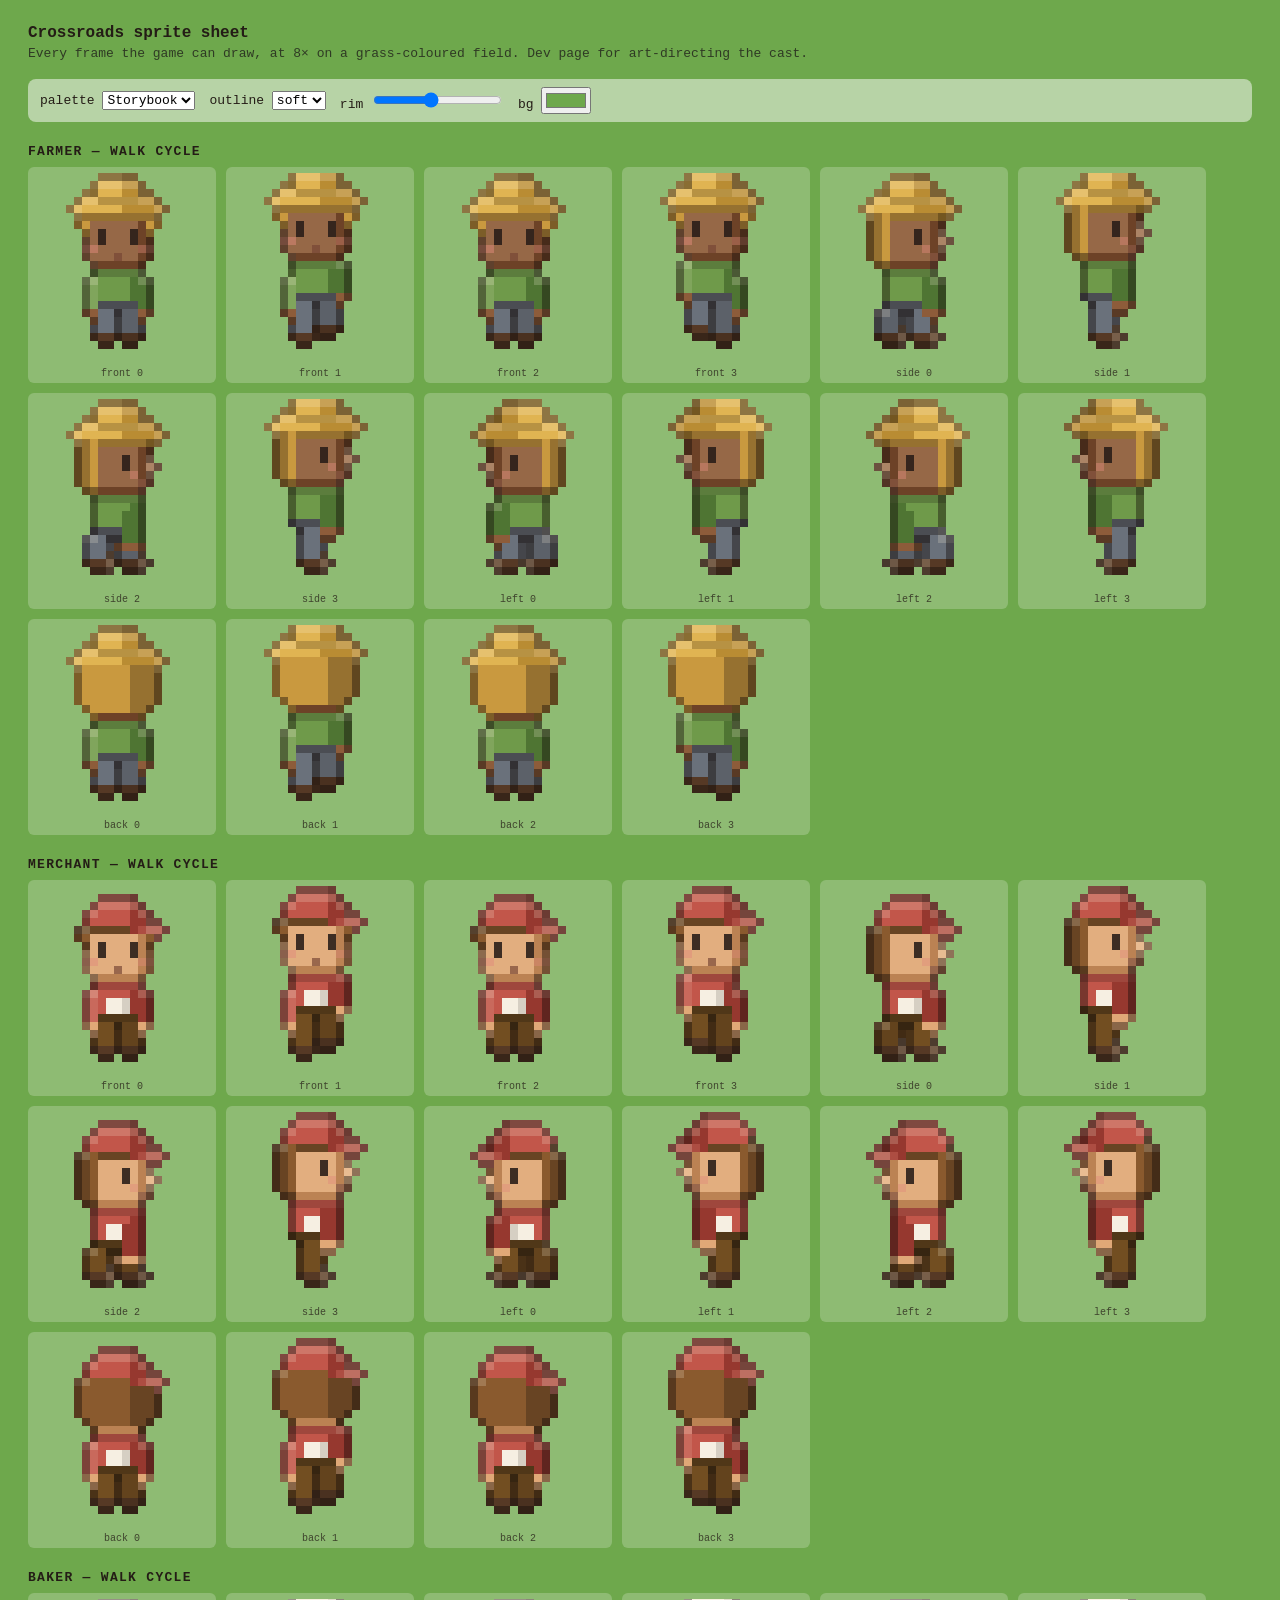
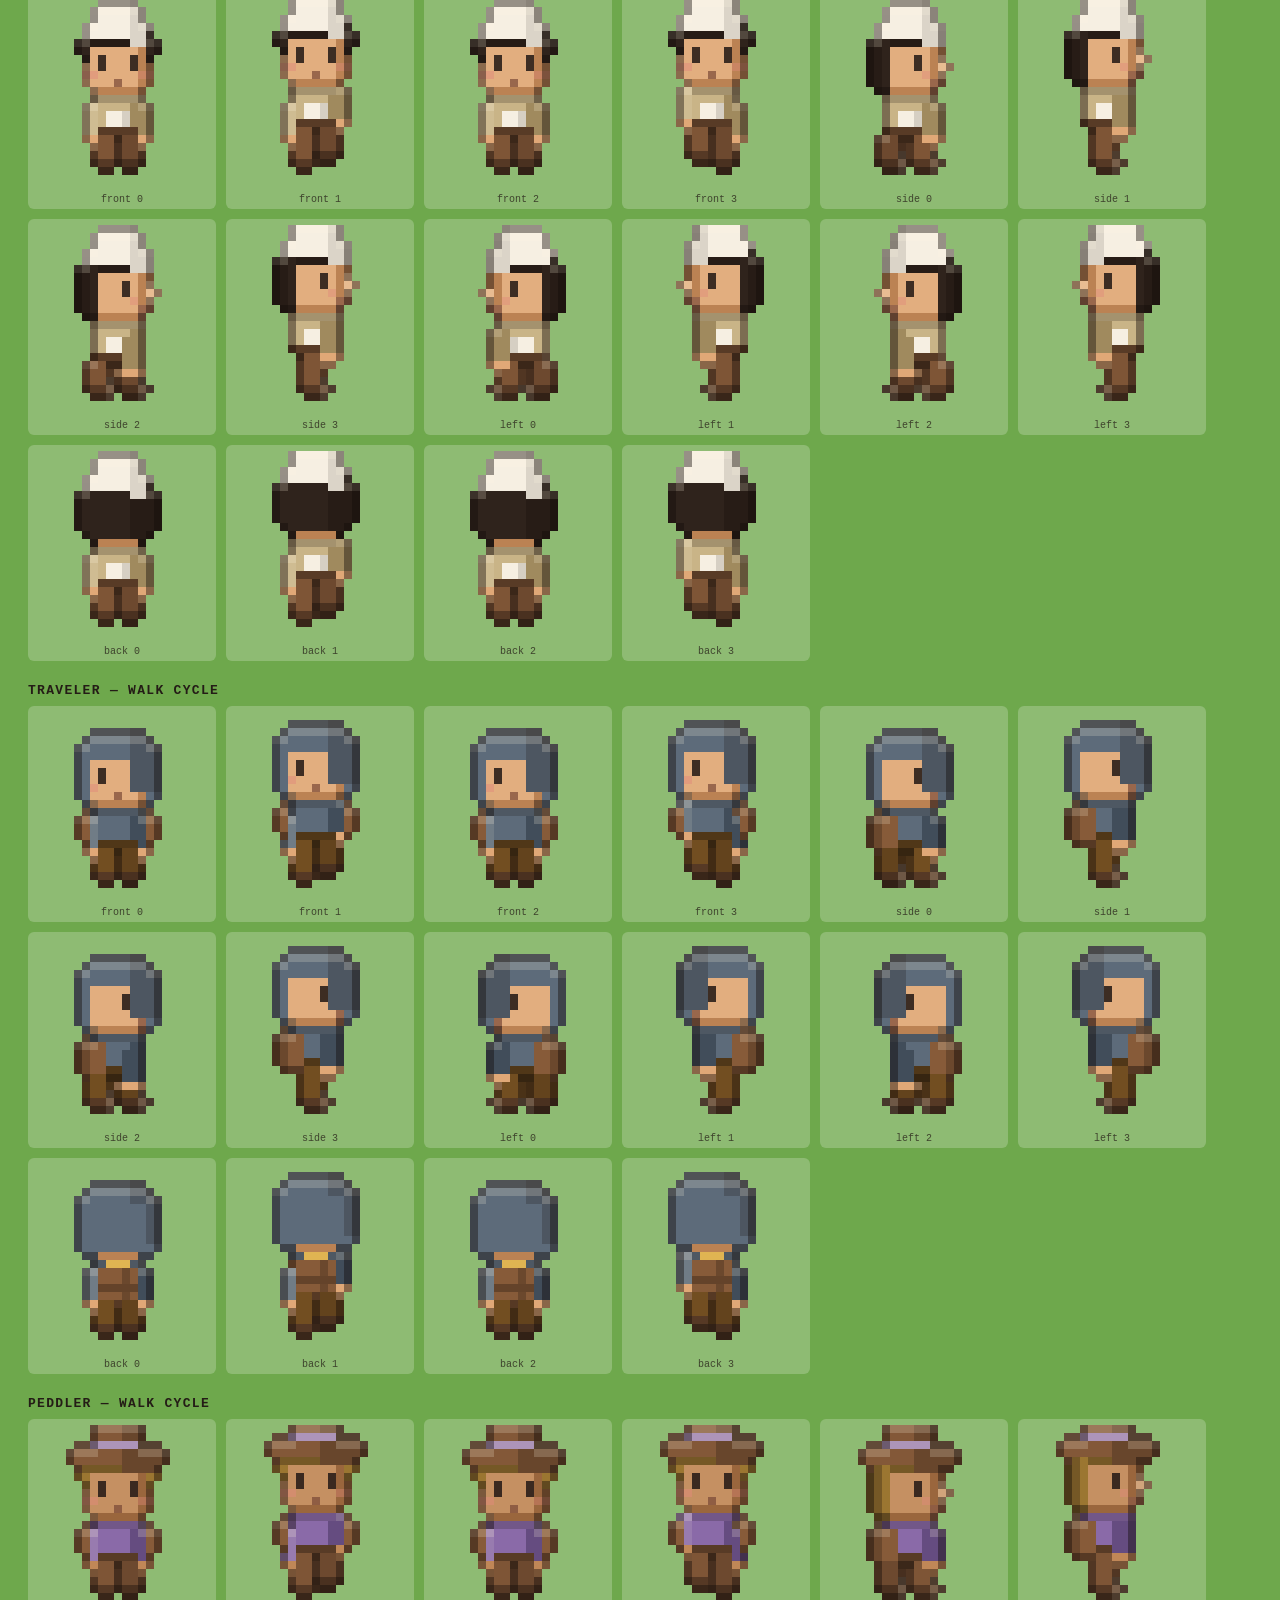
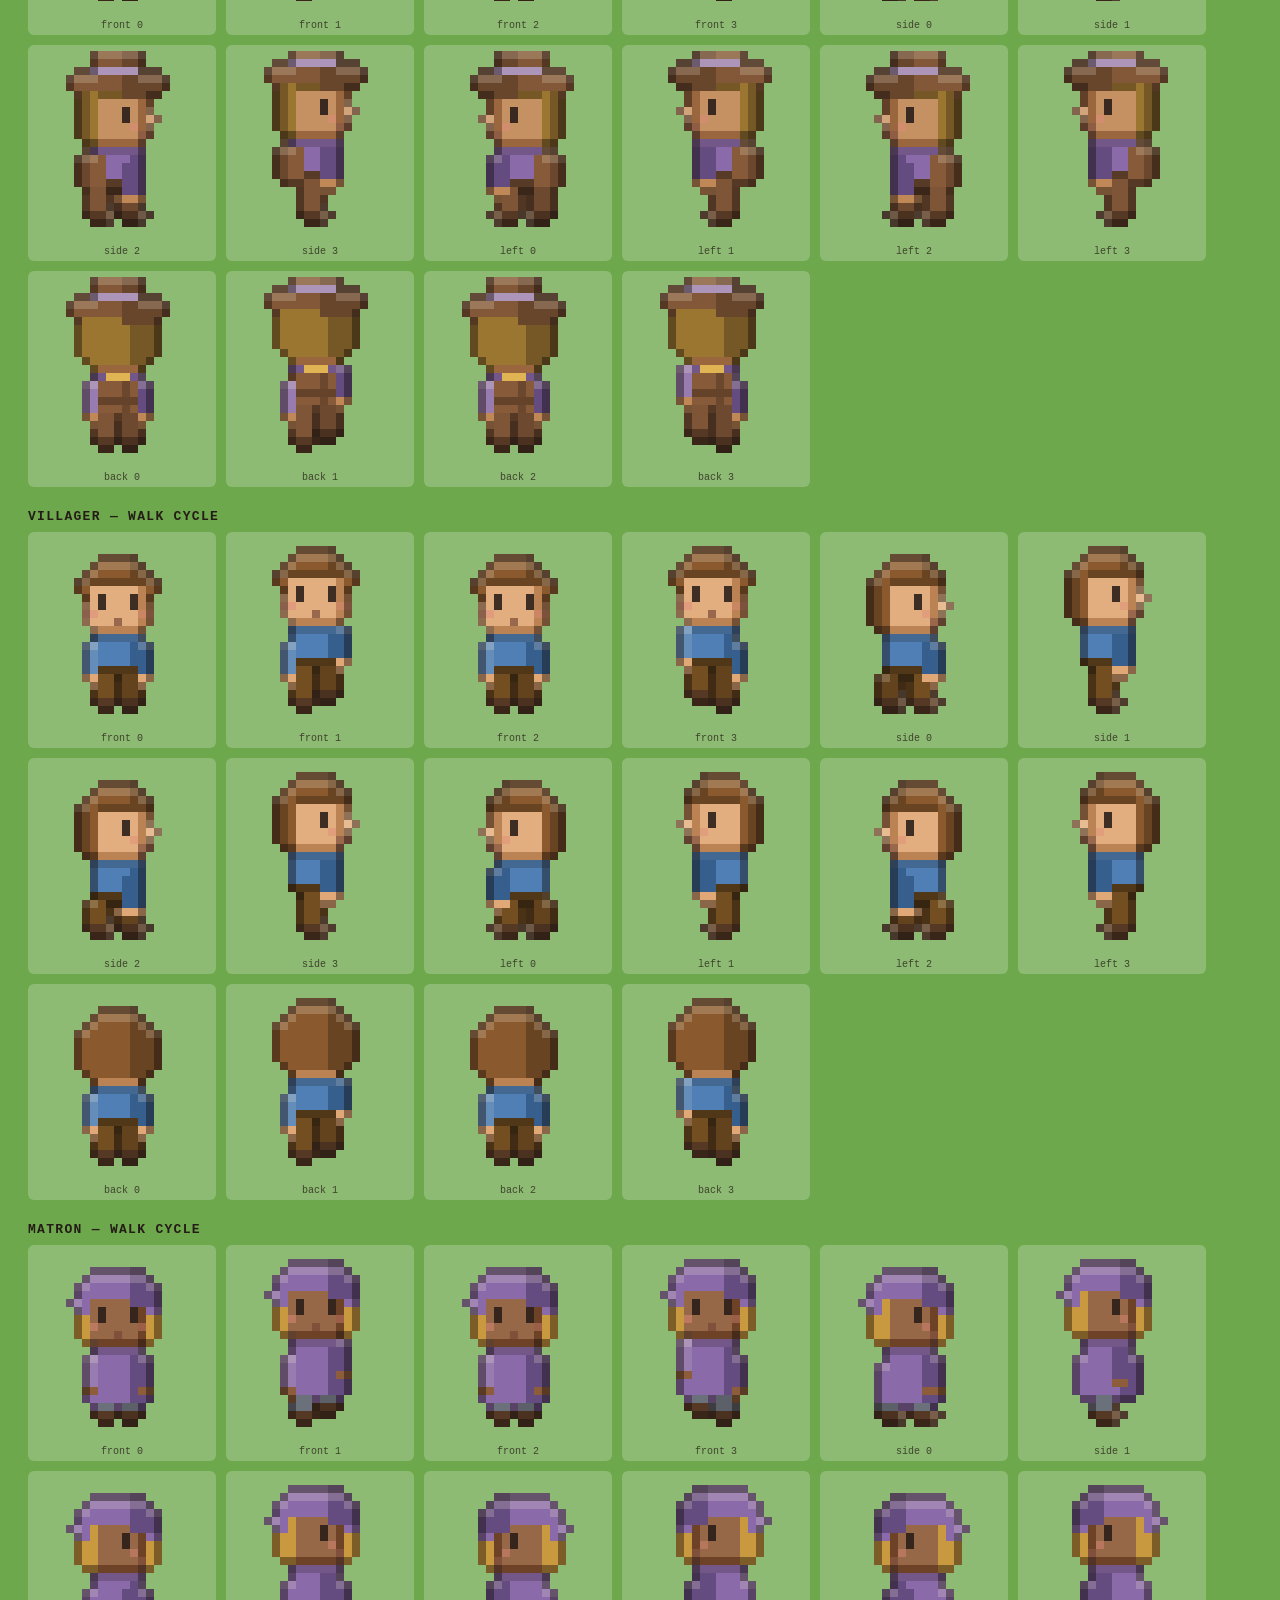
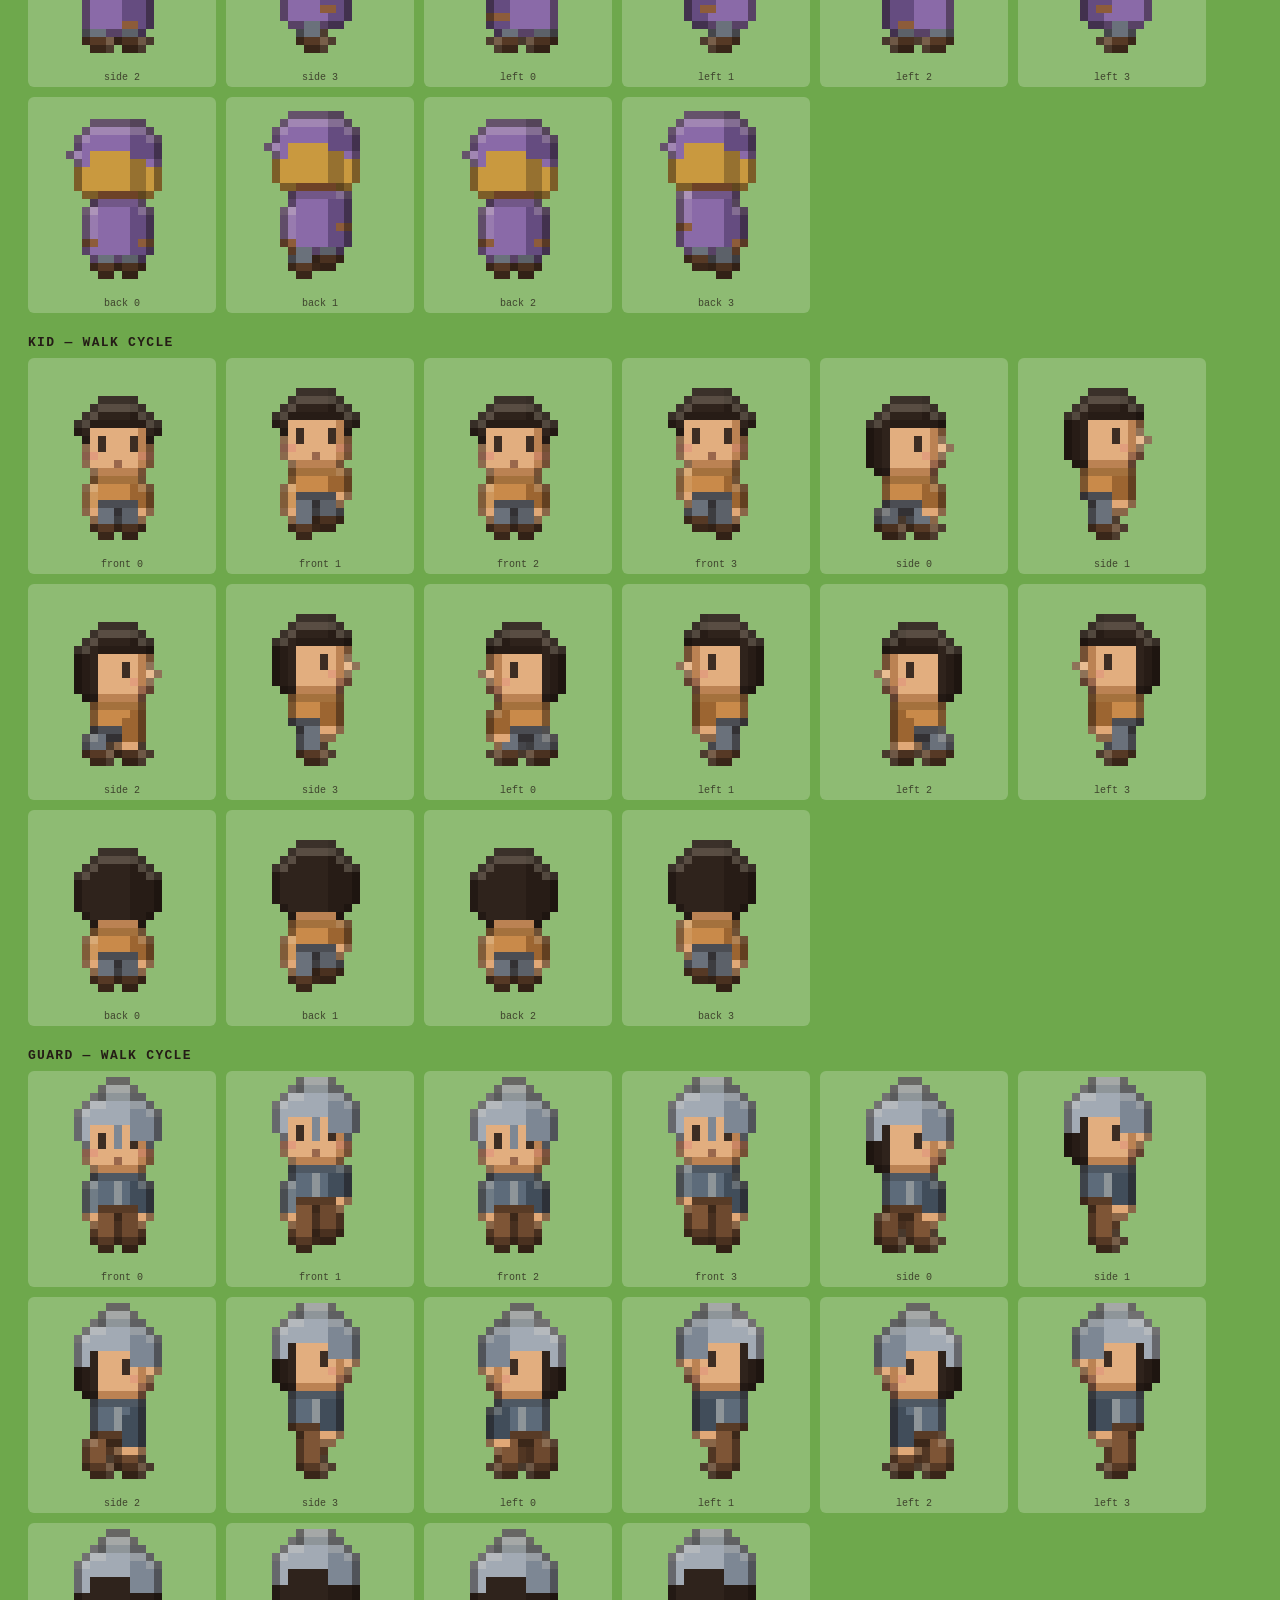
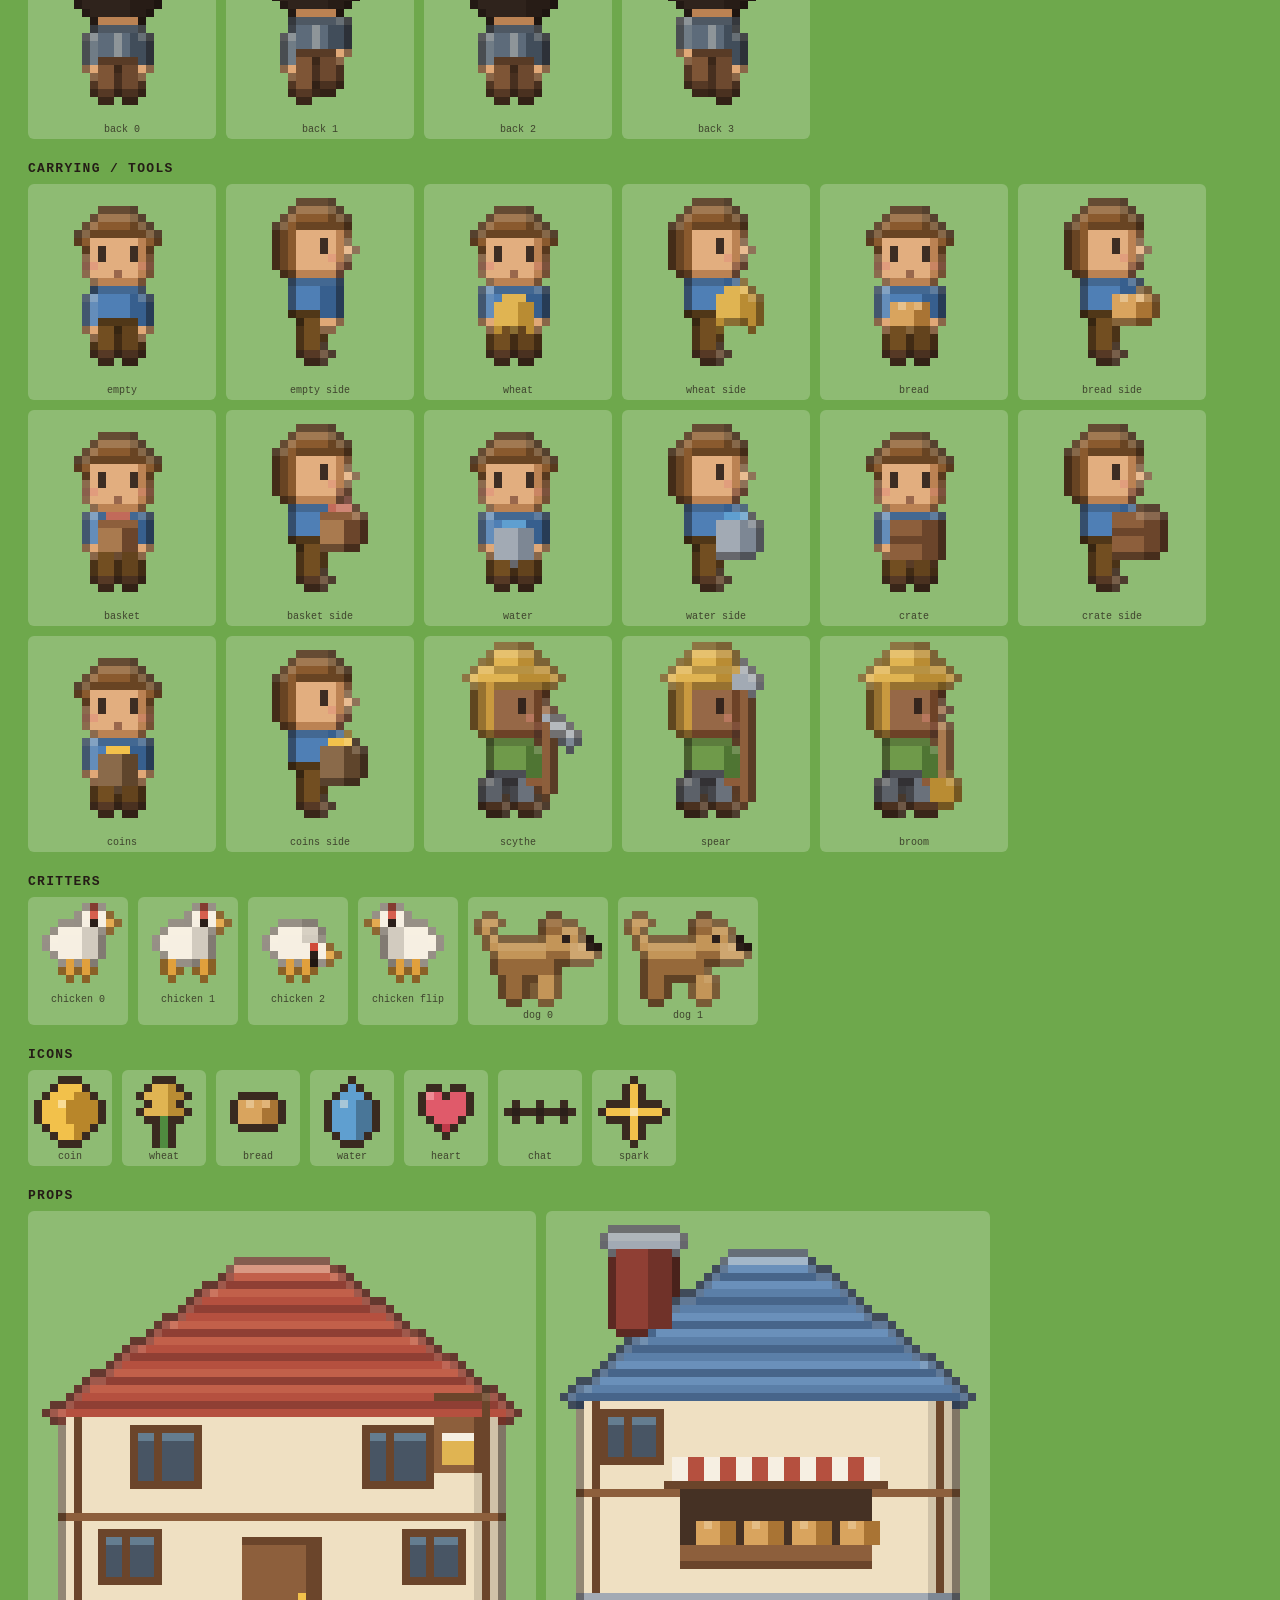
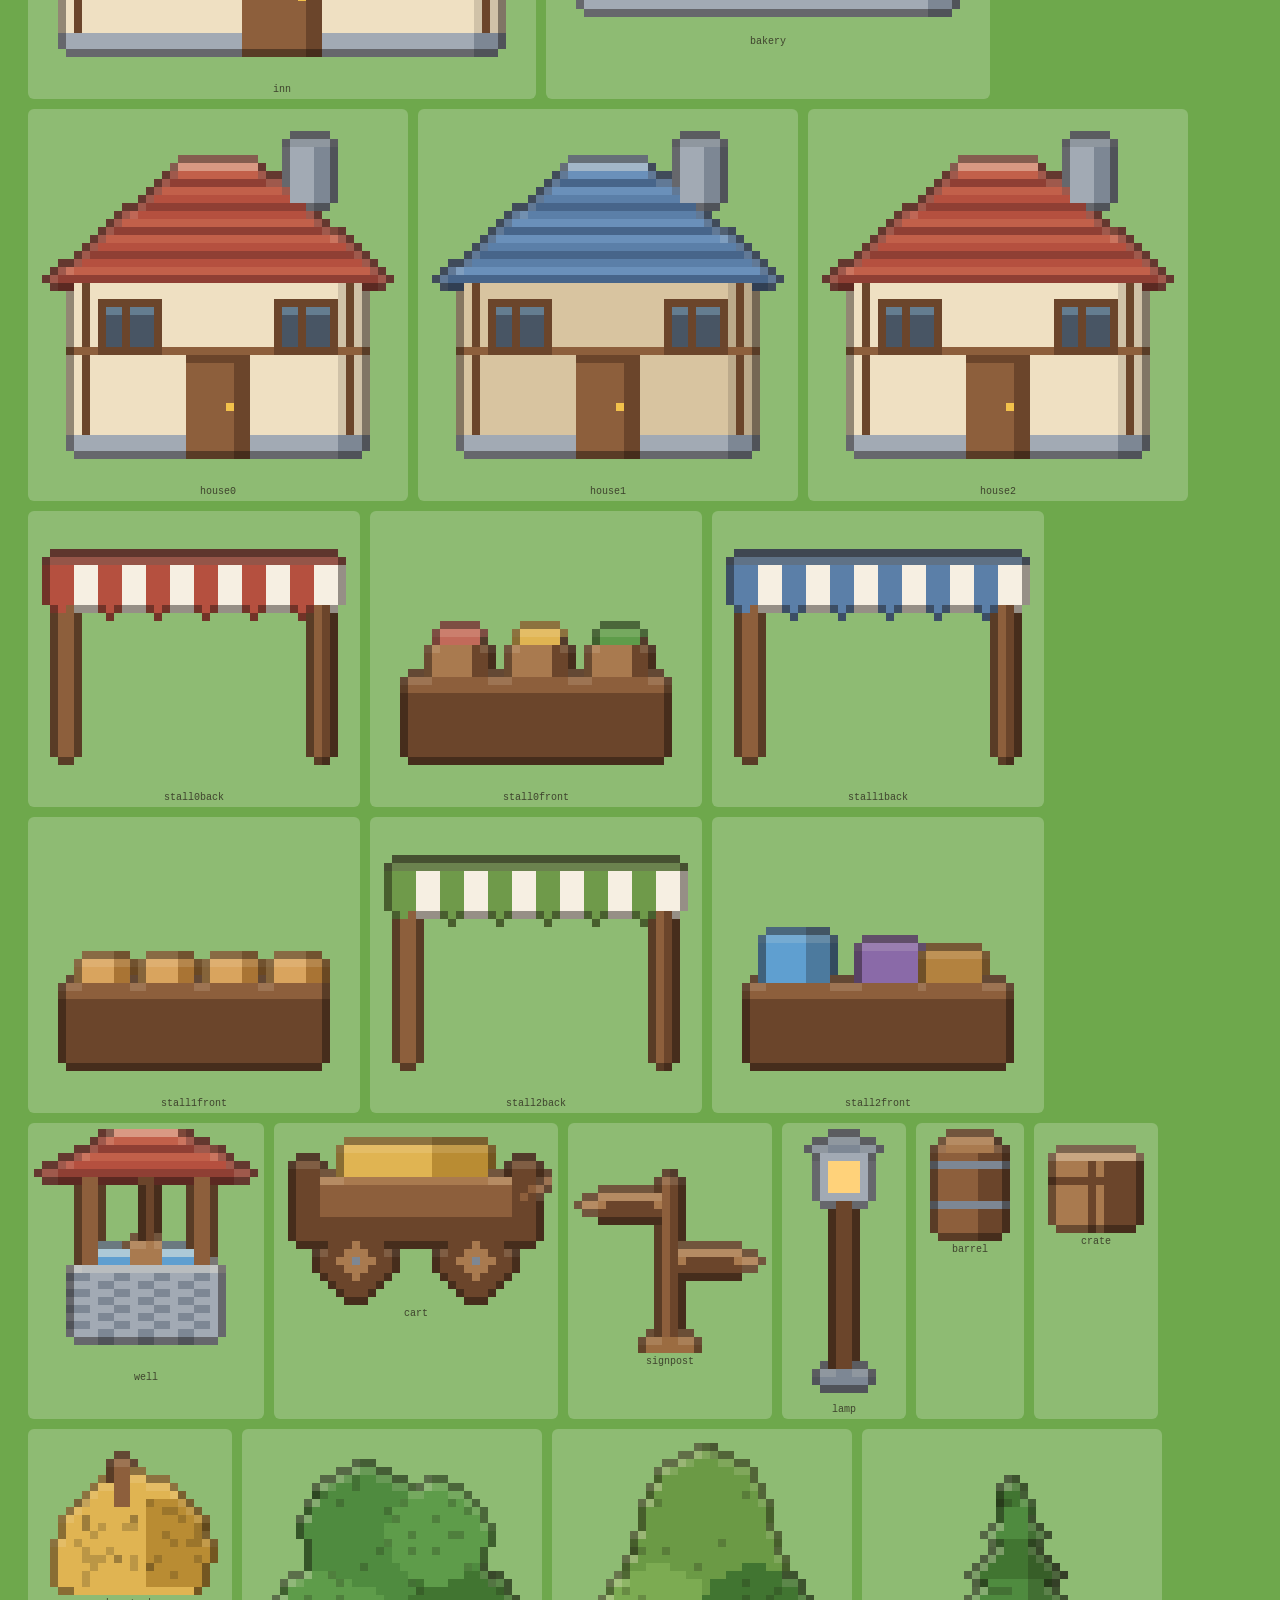
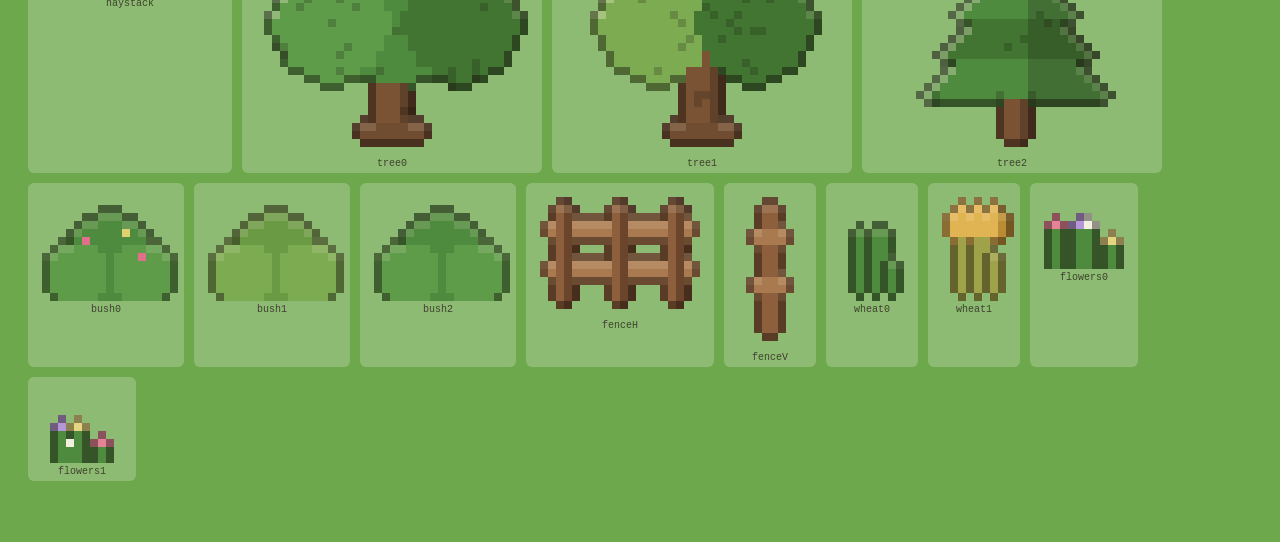
==== sprites.html @ d8151f82 "Add browser demo of the crossroads art style A playable art-style test for the idle road/town game: " ====
<!doctype html>
<html lang="en">
<head>
<meta charset="utf-8" />
<title>Crossroads — sprite sheet</title>
<link rel="icon" href="data:image/svg+xml,%3Csvg xmlns=%27http://www.w3.org/2000/svg%27 viewBox=%270 0 16 16%27%3E%3Ctext y=%2713%27 font-size=%2713%27%3E%F0%9F%9B%A4%3C/text%3E%3C/svg%3E" />
<style>
  body {
    margin: 0; padding: 24px 28px 60px;
    background: #6ea84c;
    color: #241c16;
    font: 13px ui-monospace, monospace;
  }
  h1 { margin: 0 0 4px; font-size: 16px; }
  p.note { margin: 0 0 18px; color: #2f3a24; }
  .bar { display: flex; gap: 14px; align-items: center; margin-bottom: 20px; flex-wrap: wrap;
         background: rgba(255,255,255,.5); padding: 8px 12px; border-radius: 8px; }
  h2 { margin: 22px 0 8px; font-size: 13px; letter-spacing: .1em; text-transform: uppercase; }
  .grid { display: flex; flex-wrap: wrap; gap: 10px; }
  .cell { background: rgba(255,255,255,.22); border-radius: 6px; padding: 6px 6px 3px; text-align: center; }
  .cell canvas { display: block; image-rendering: pixelated; }
  .cell span { font-size: 10px; opacity: .75; }
  select, input { font: inherit; }
</style>
</head>
<body>
<h1>Crossroads sprite sheet</h1>
<p class="note">Every frame the game can draw, at 8&times; on a grass-coloured field. Dev page for art-directing the cast.</p>
<div class="bar">
  <label>palette <select id="pal"></select></label>
  <label>outline <select id="out">
    <option value="selout">soft</option><option value="hard">hard</option><option value="off">none</option>
  </select></label>
  <label>rim <input type="range" id="rim" min="0" max="45" value="20" /></label>
  <label>bg <input type="color" id="bg" value="#6ea84c" /></label>
</div>
<div id="root"></div>
<script type="module">
import { STYLE, PALETTES, pal } from './js/palette.js';
import { villagerFrame, chickenFrame, dogFrame, iconSprite, clearSpriteCache, ROLES } from './js/sprites.js';
import { prop, clearPropCache } from './js/props.js';

const root = document.getElementById('root');
const VIEWS = ['front', 'side', 'left', 'back'];
const ITEMS = [null, 'wheat', 'bread', 'basket', 'water', 'crate', 'coins'];
const PROPS = ['inn', 'bakery', 'house0', 'house1', 'house2', 'stall0back', 'stall0front',
  'stall1back', 'stall1front', 'stall2back', 'stall2front', 'well', 'cart', 'signpost', 'lamp',
  'barrel', 'crate', 'haystack', 'tree0', 'tree1', 'tree2', 'bush0', 'bush1', 'bush2', 'fenceH', 'fenceV',
  'wheat0', 'wheat1', 'flowers0', 'flowers1'];
const ICONS = ['coin', 'wheat', 'bread', 'water', 'heart', 'chat', 'spark'];

function section(title) {
  const h = document.createElement('h2');
  h.textContent = title;
  const d = document.createElement('div');
  d.className = 'grid';
  root.append(h, d);
  return d;
}

function cell(parent, canvas, caption) {
  const c = document.createElement('div');
  c.className = 'cell';
  const holder = document.createElement('canvas');
  holder.width = canvas.width;
  holder.height = canvas.height;
  holder.getContext('2d').drawImage(canvas, 0, 0);
  const s = document.createElement('span');
  s.textContent = caption;
  c.append(holder, s);
  parent.append(c);
}

function build() {
  root.textContent = '';
  STYLE.scale = 8;
  clearSpriteCache();
  clearPropCache();

  for (const role of Object.keys(ROLES)) {
    const g = section(`${role} — walk cycle`);
    for (const view of VIEWS) {
      for (let f = 0; f < 4; f++) {
        const look = { ...lookFor(role) };
        cell(g, villagerFrame(look, view, f).canvas, `${view} ${f}`);
      }
    }
  }

  const carry = section('carrying / tools');
  for (const item of ITEMS) {
    const look = lookFor('villager');
    cell(carry, villagerFrame(look, 'front', 0, item).canvas, item || 'empty');
    cell(carry, villagerFrame(look, 'side', 1, item).canvas, `${item || 'empty'} side`);
  }
  for (const tool of ['scythe', 'spear', 'broom']) {
    cell(carry, villagerFrame(lookFor('farmer'), 'side', 0, null, tool).canvas, tool);
  }

  const crit = section('critters');
  for (let f = 0; f < 3; f++) cell(crit, chickenFrame(f, false).canvas, `chicken ${f}`);
  cell(crit, chickenFrame(0, true).canvas, 'chicken flip');
  for (let f = 0; f < 2; f++) cell(crit, dogFrame(f, false).canvas, `dog ${f}`);

  const ic = section('icons');
  for (const n of ICONS) cell(ic, iconSprite(n, 8).canvas, n);

  const pr = section('props');
  for (const n of PROPS) {
    try { cell(pr, prop(n).canvas, n); } catch (e) { /* prop may not exist yet */ }
  }
}

const looks = new Map();
function lookFor(role) {
  const key = `${role}|${STYLE.palette}`;
  if (!looks.has(key)) {
    const { roleLook } = window.__sprites;
    const l = roleLook(role, role.length * 7 + 3);
    l.key = key;
    looks.set(key, l);
  }
  return looks.get(key);
}

import * as spritesMod from './js/sprites.js';
window.__sprites = spritesMod;

const palSel = document.getElementById('pal');
for (const [k, v] of Object.entries(PALETTES)) {
  const o = document.createElement('option');
  o.value = k; o.textContent = v.name;
  palSel.append(o);
}
palSel.value = STYLE.palette;
palSel.onchange = () => { STYLE.palette = palSel.value; looks.clear(); build(); };
const out = document.getElementById('out');
out.value = STYLE.outline;
out.onchange = () => { STYLE.outline = out.value; build(); };
const rim = document.getElementById('rim');
rim.oninput = () => { STYLE.rim = +rim.value / 100; build(); };
const bg = document.getElementById('bg');
bg.oninput = () => { document.body.style.background = bg.value; };
document.body.style.background = pal().grass[0];
bg.value = pal().grass[0];

build();
</script>
</body>
</html>
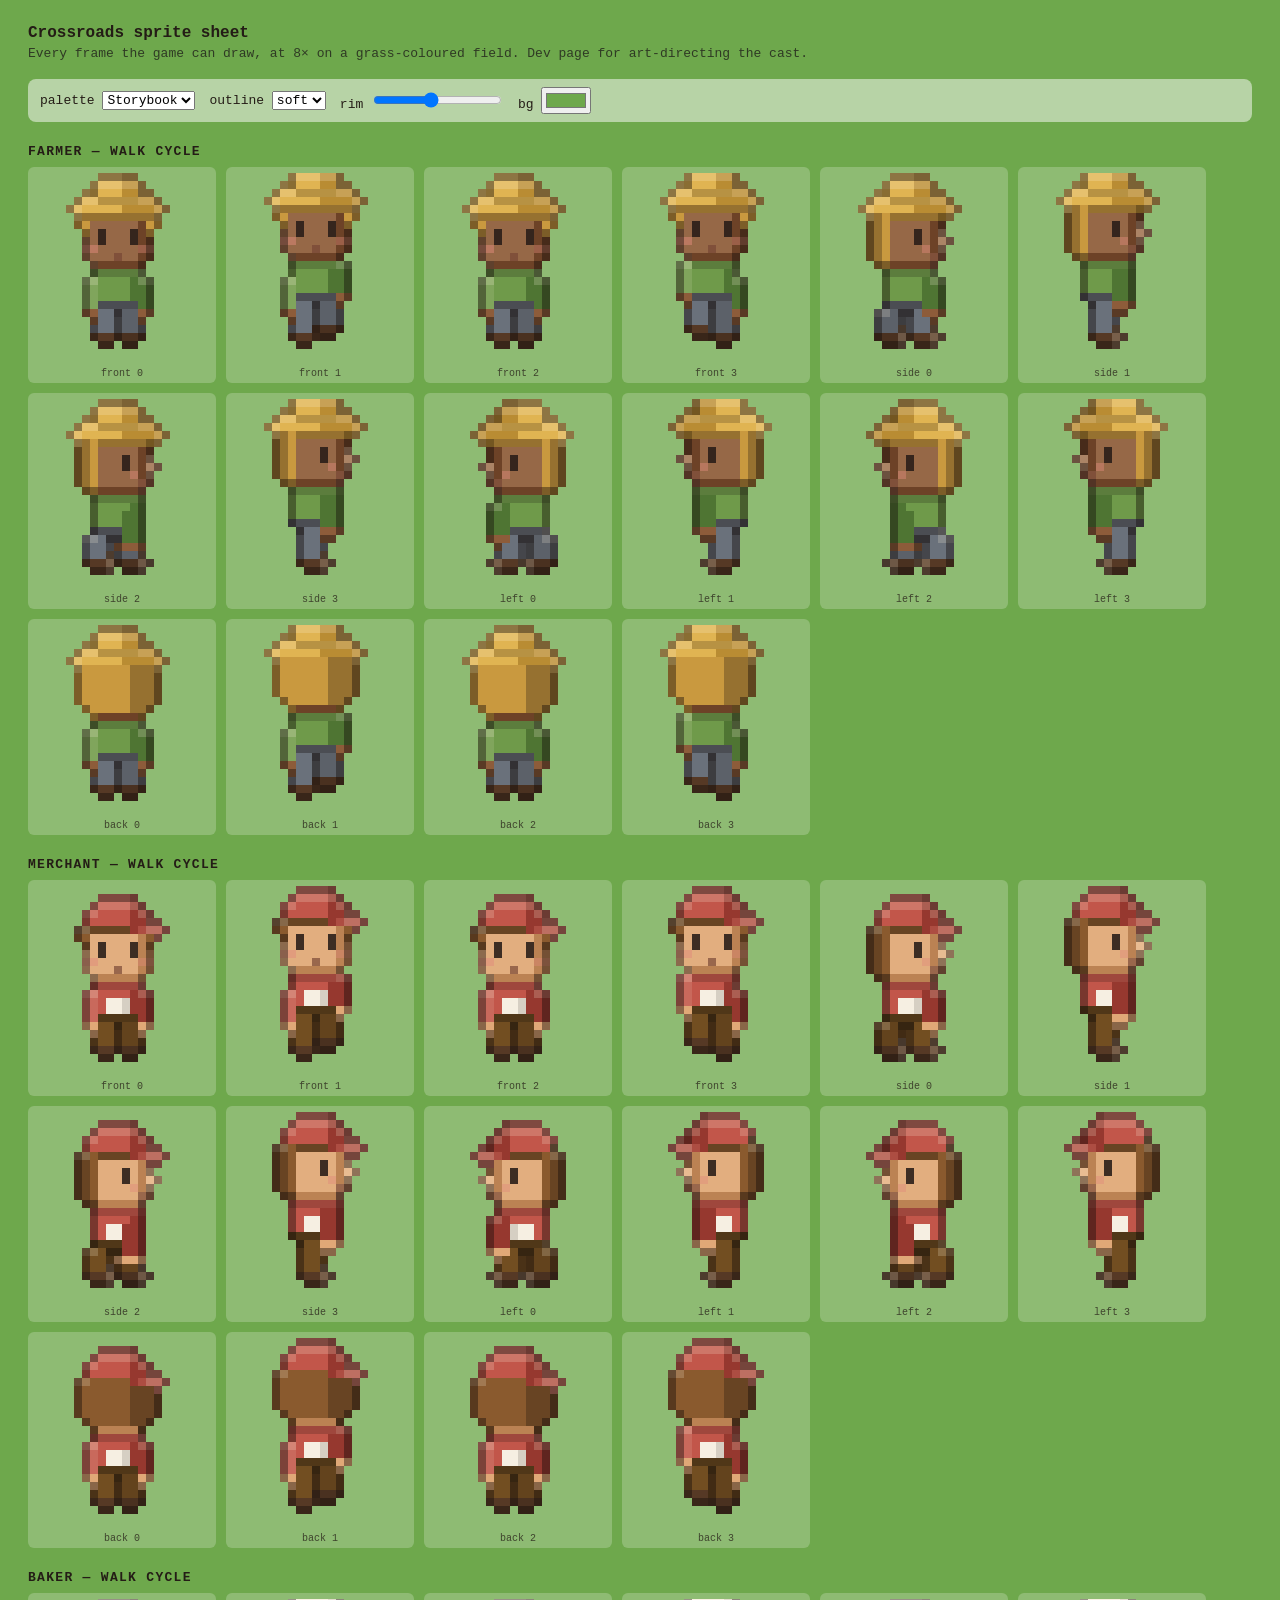
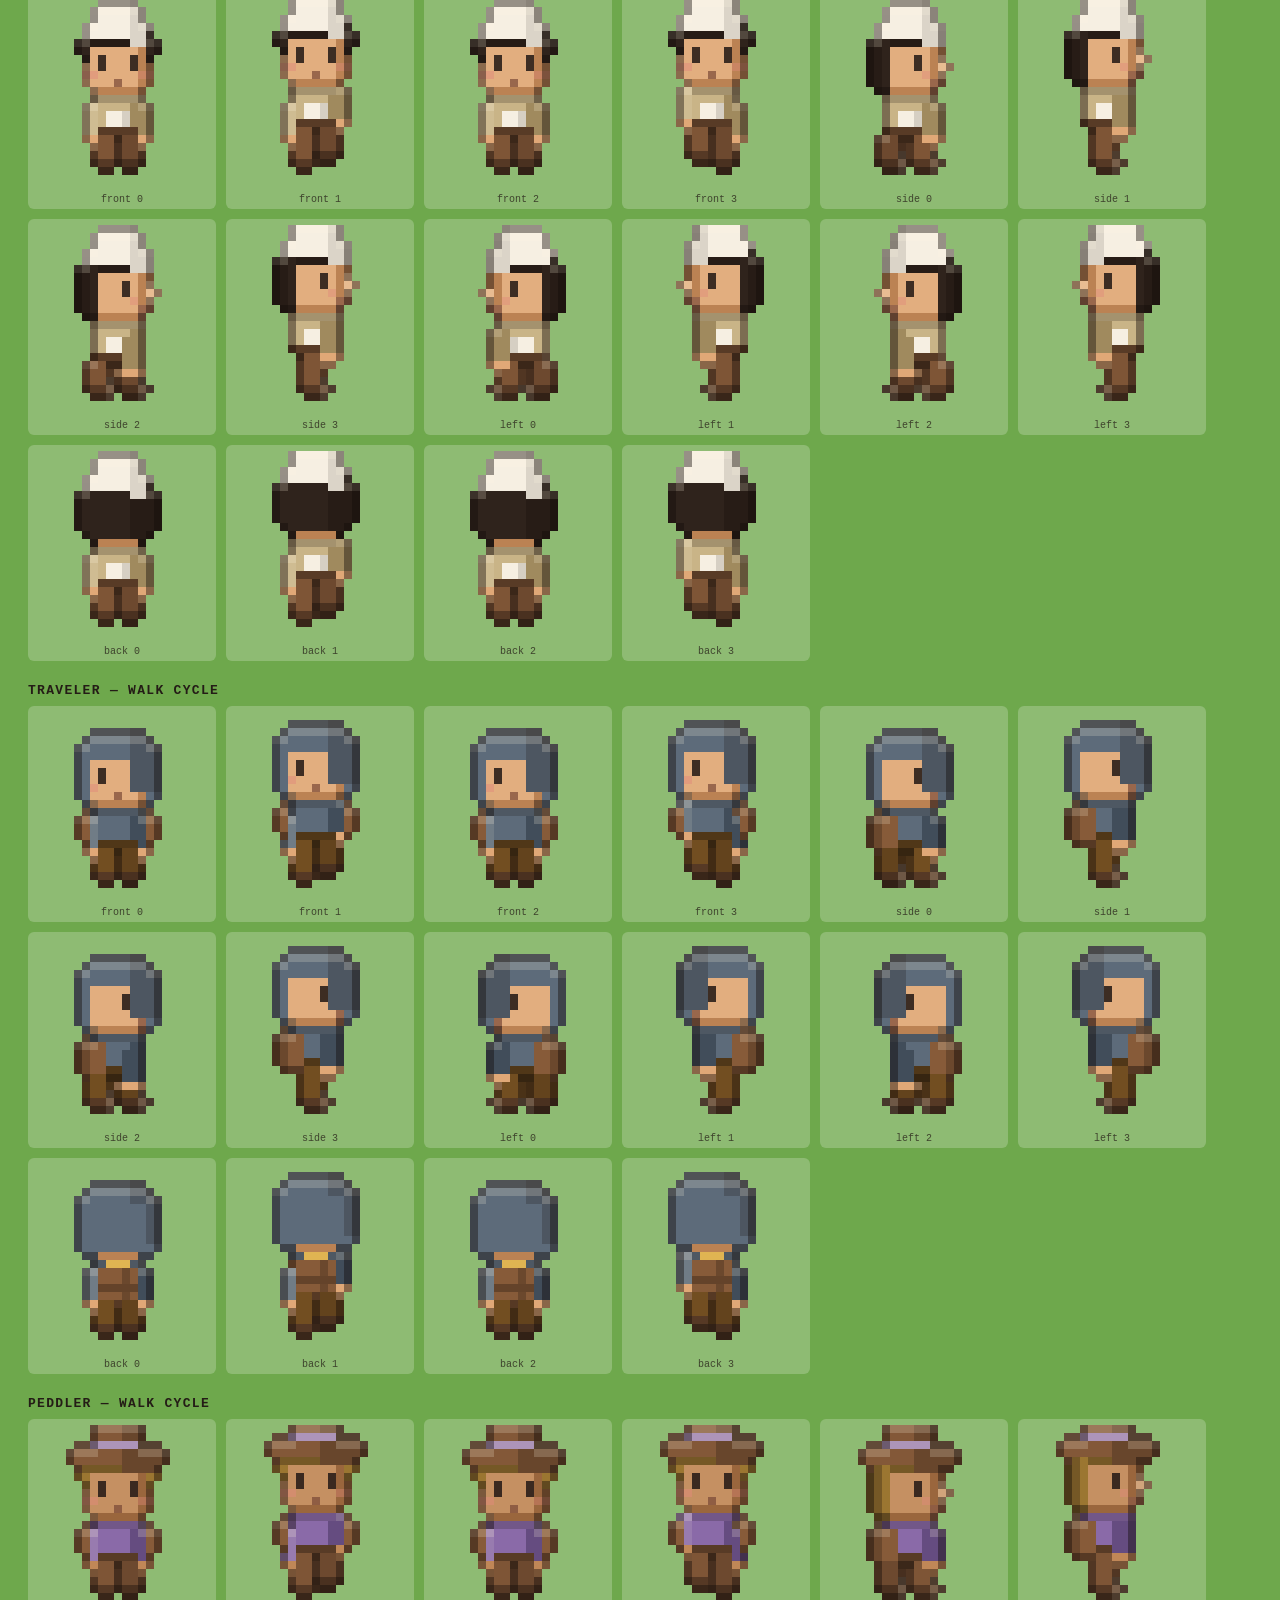
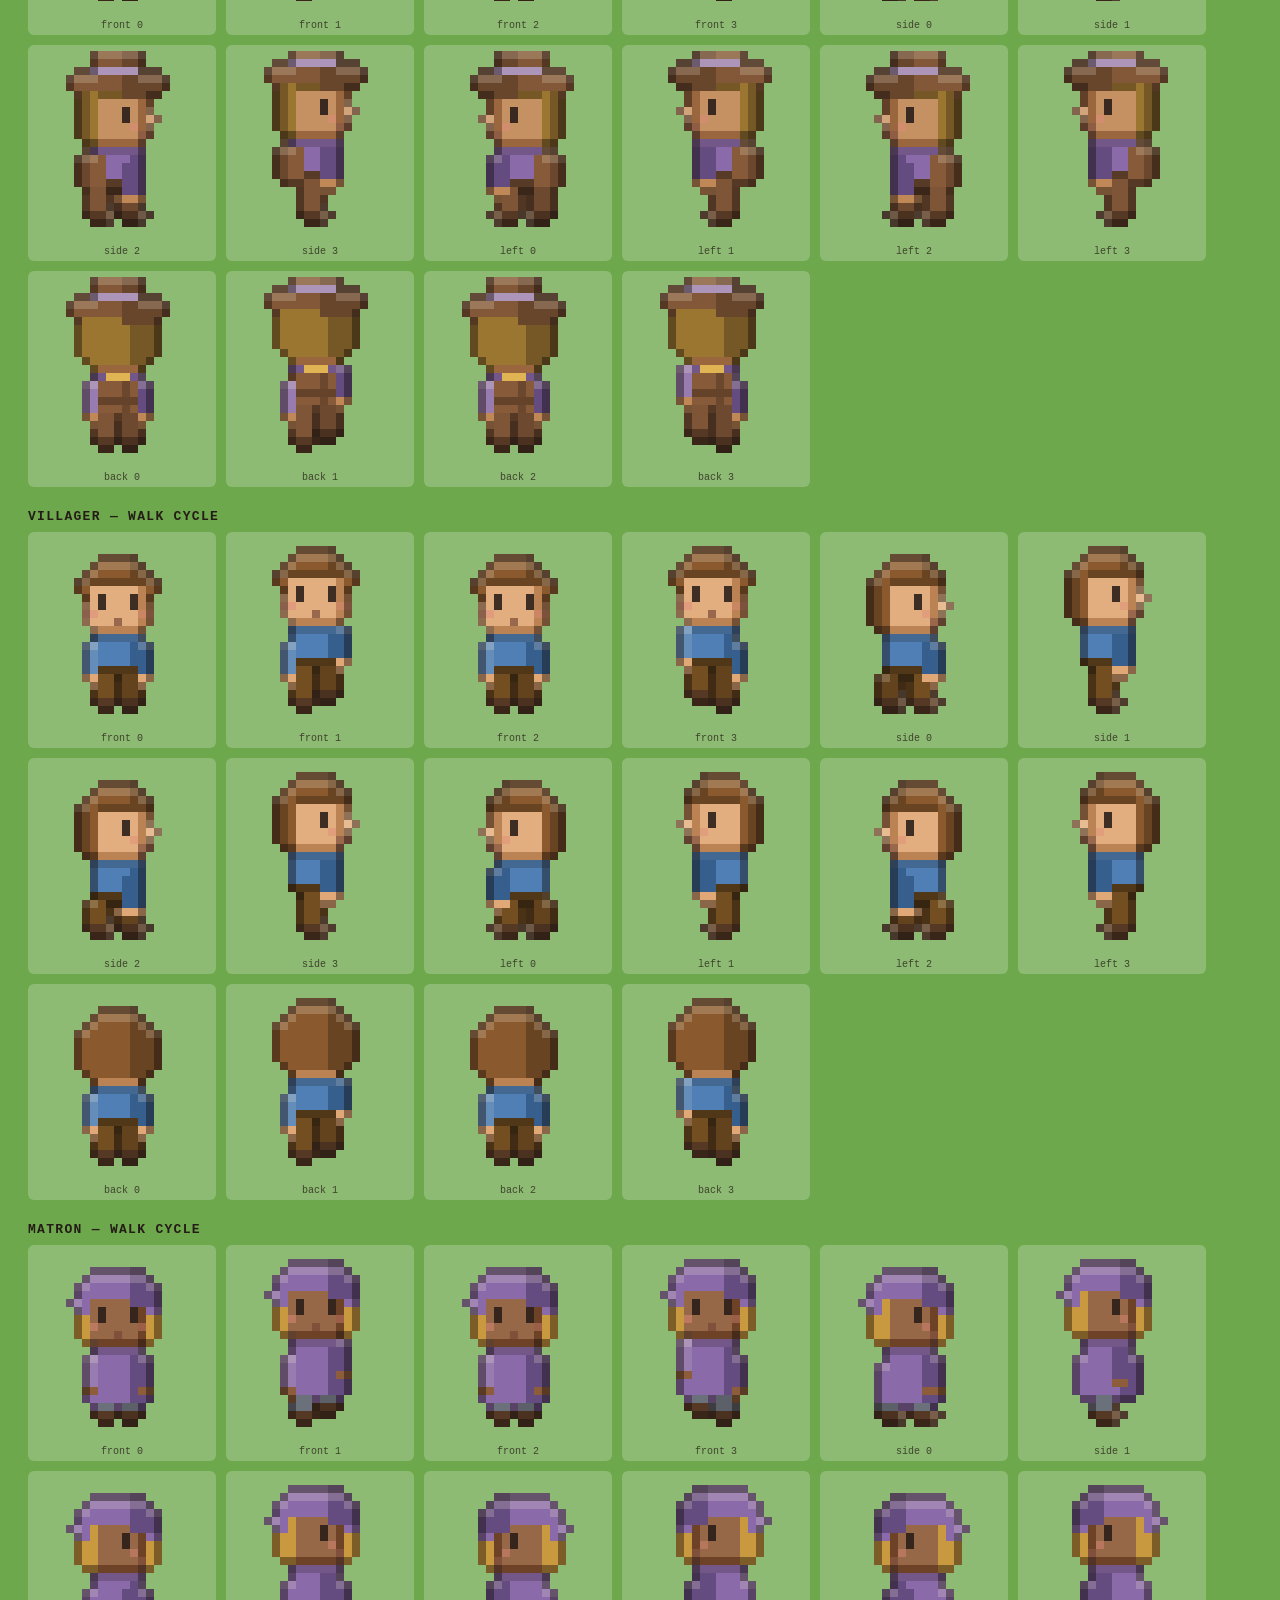
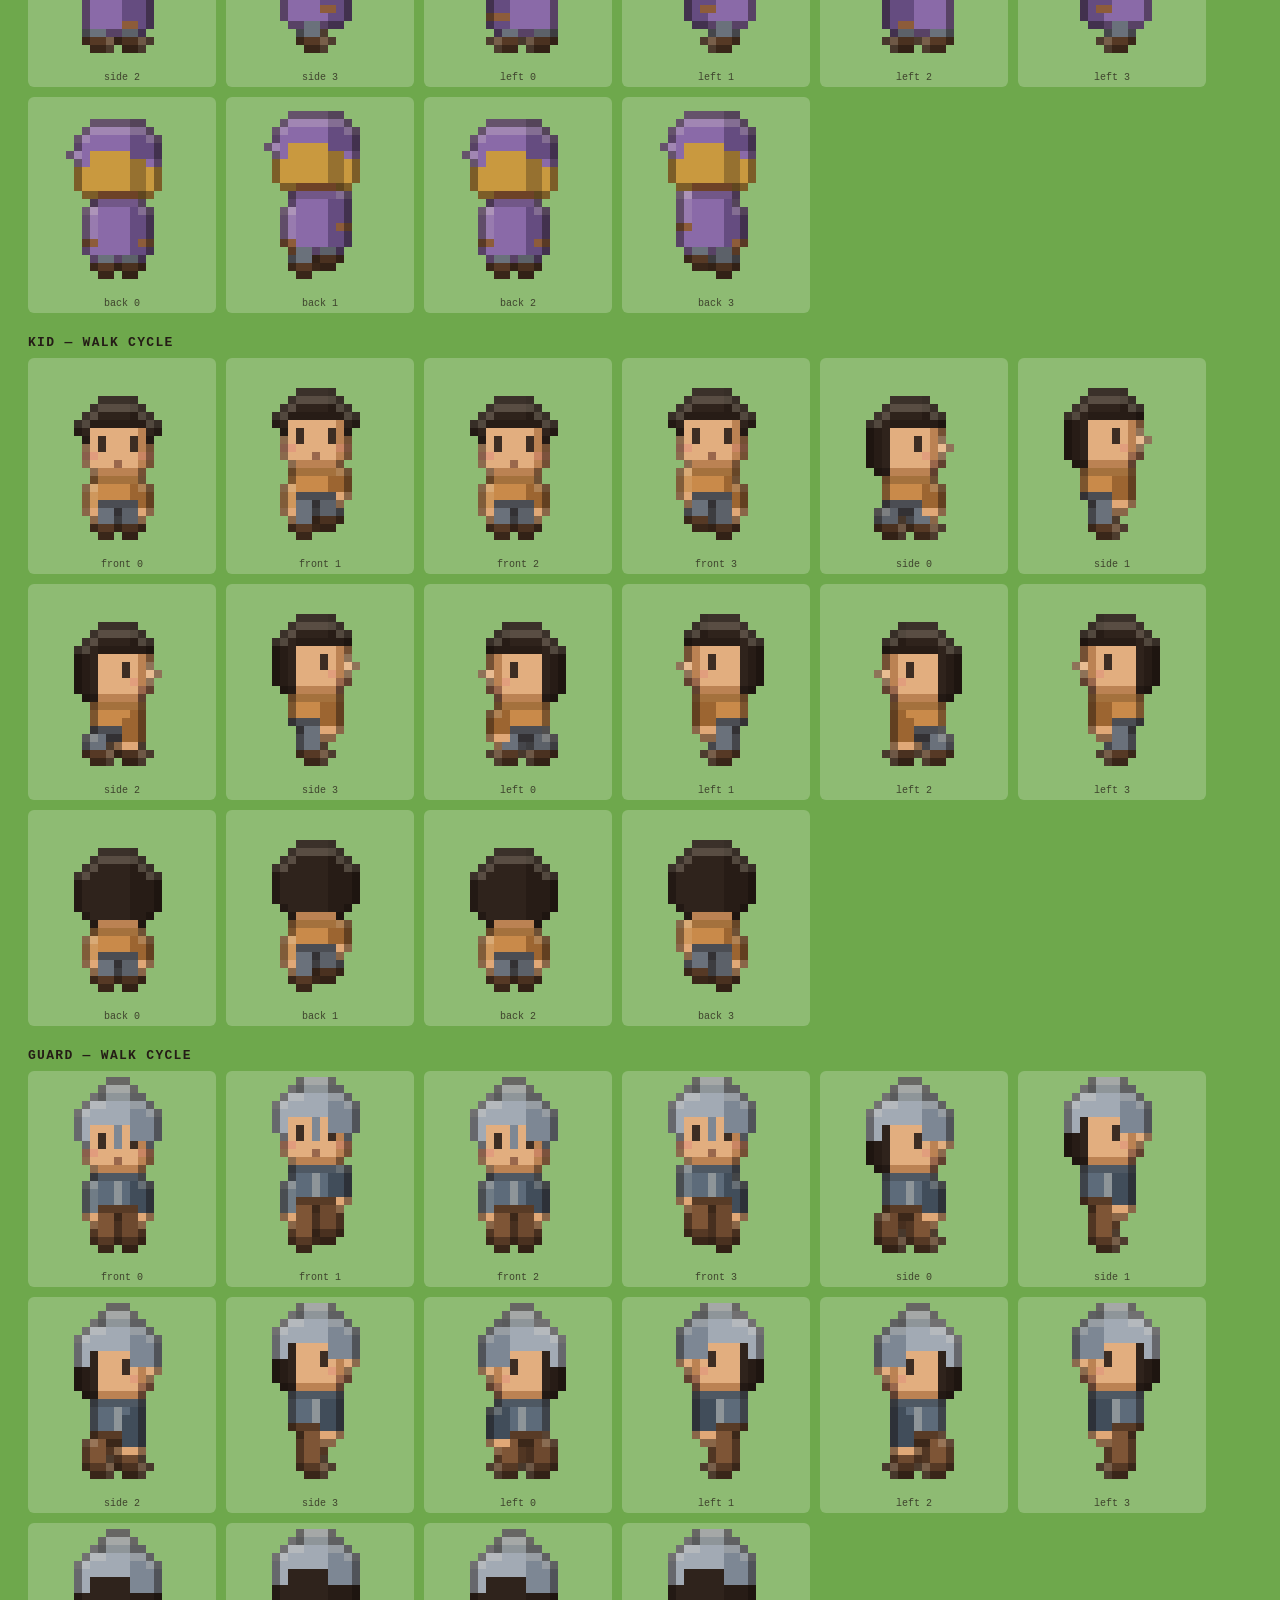
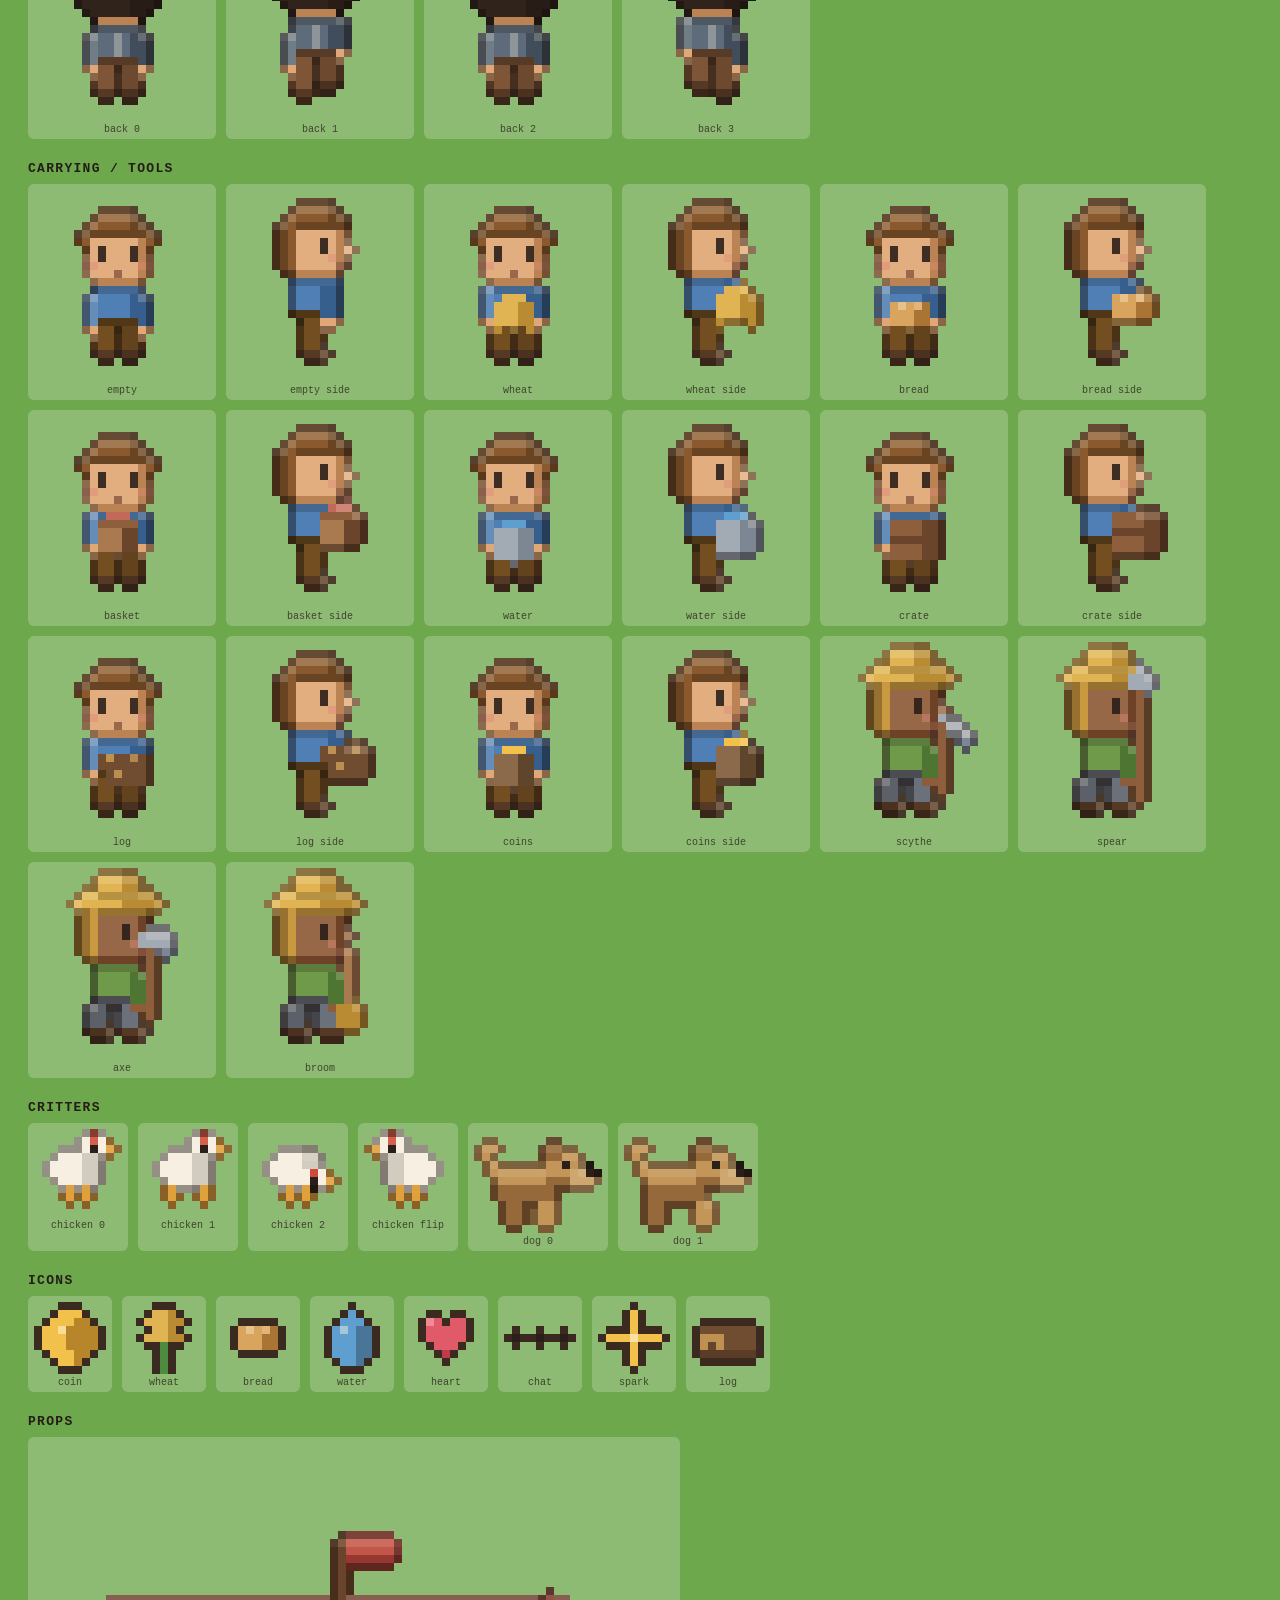
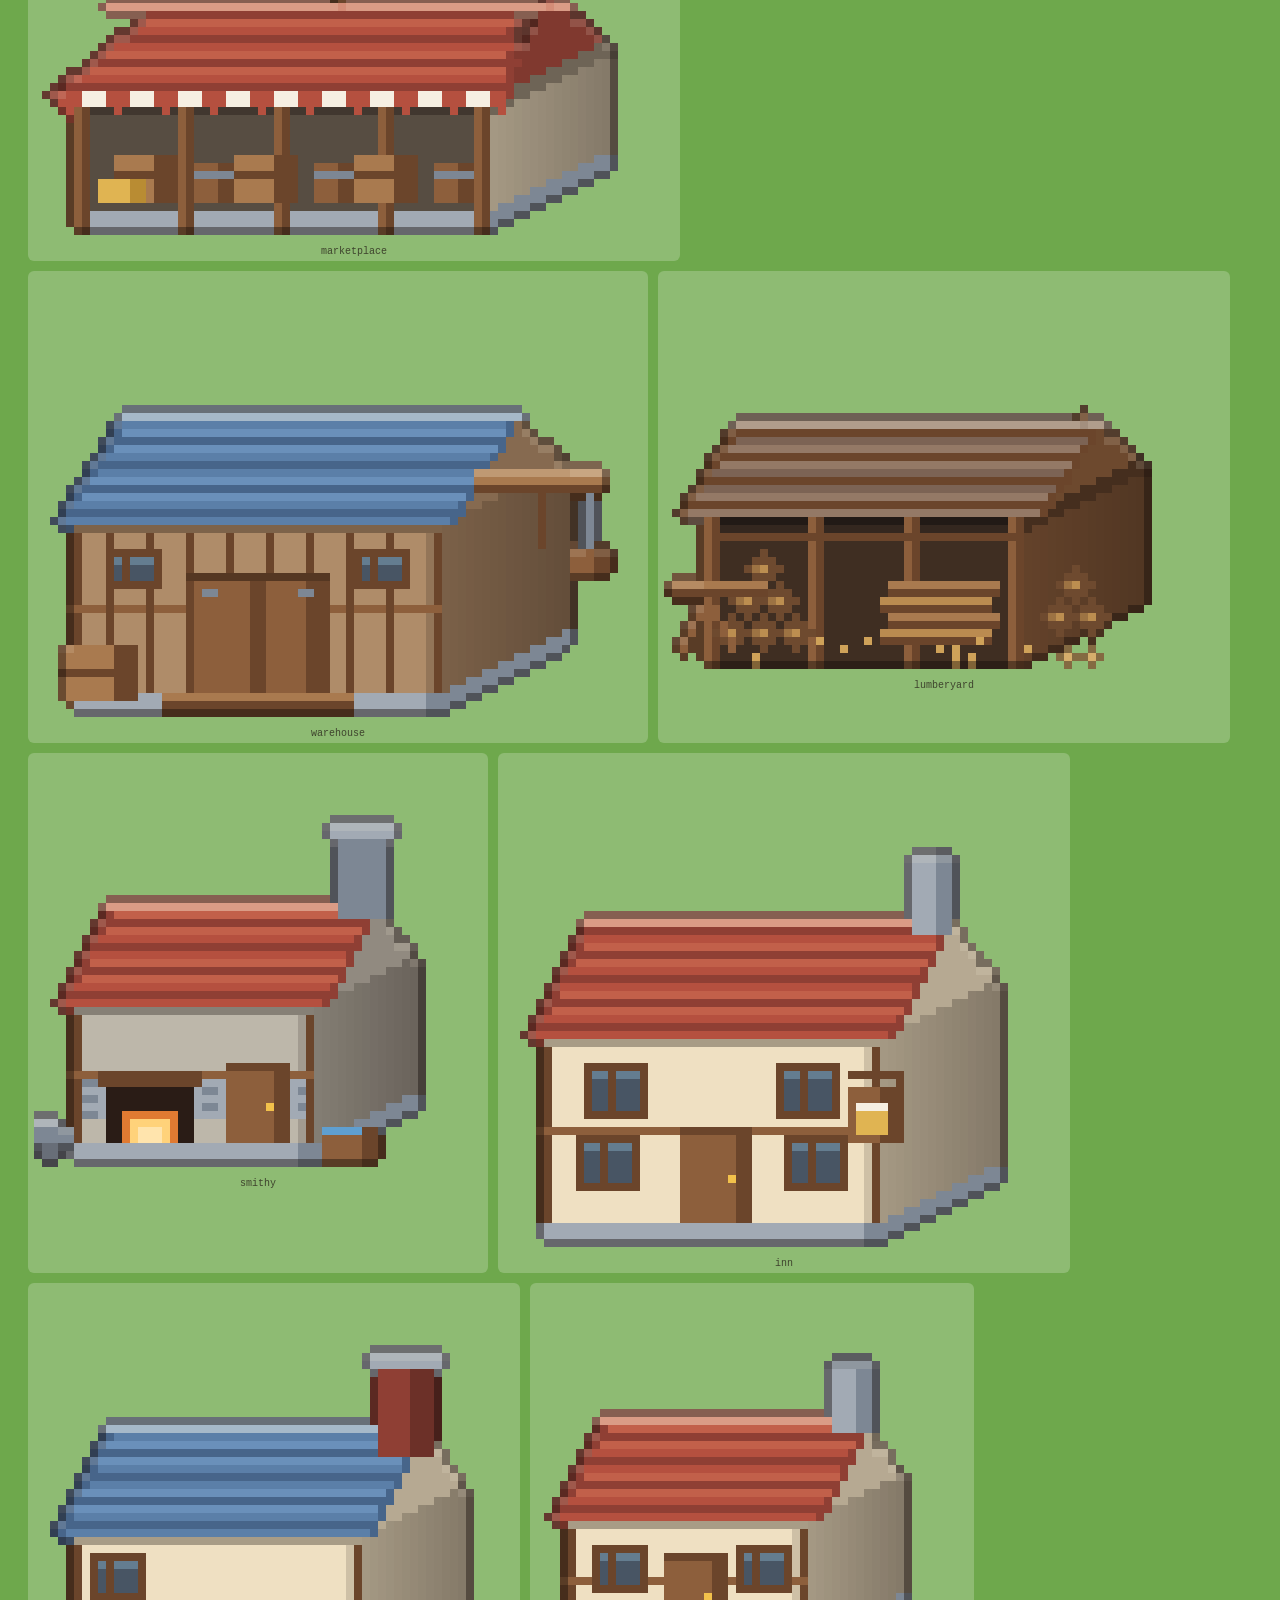
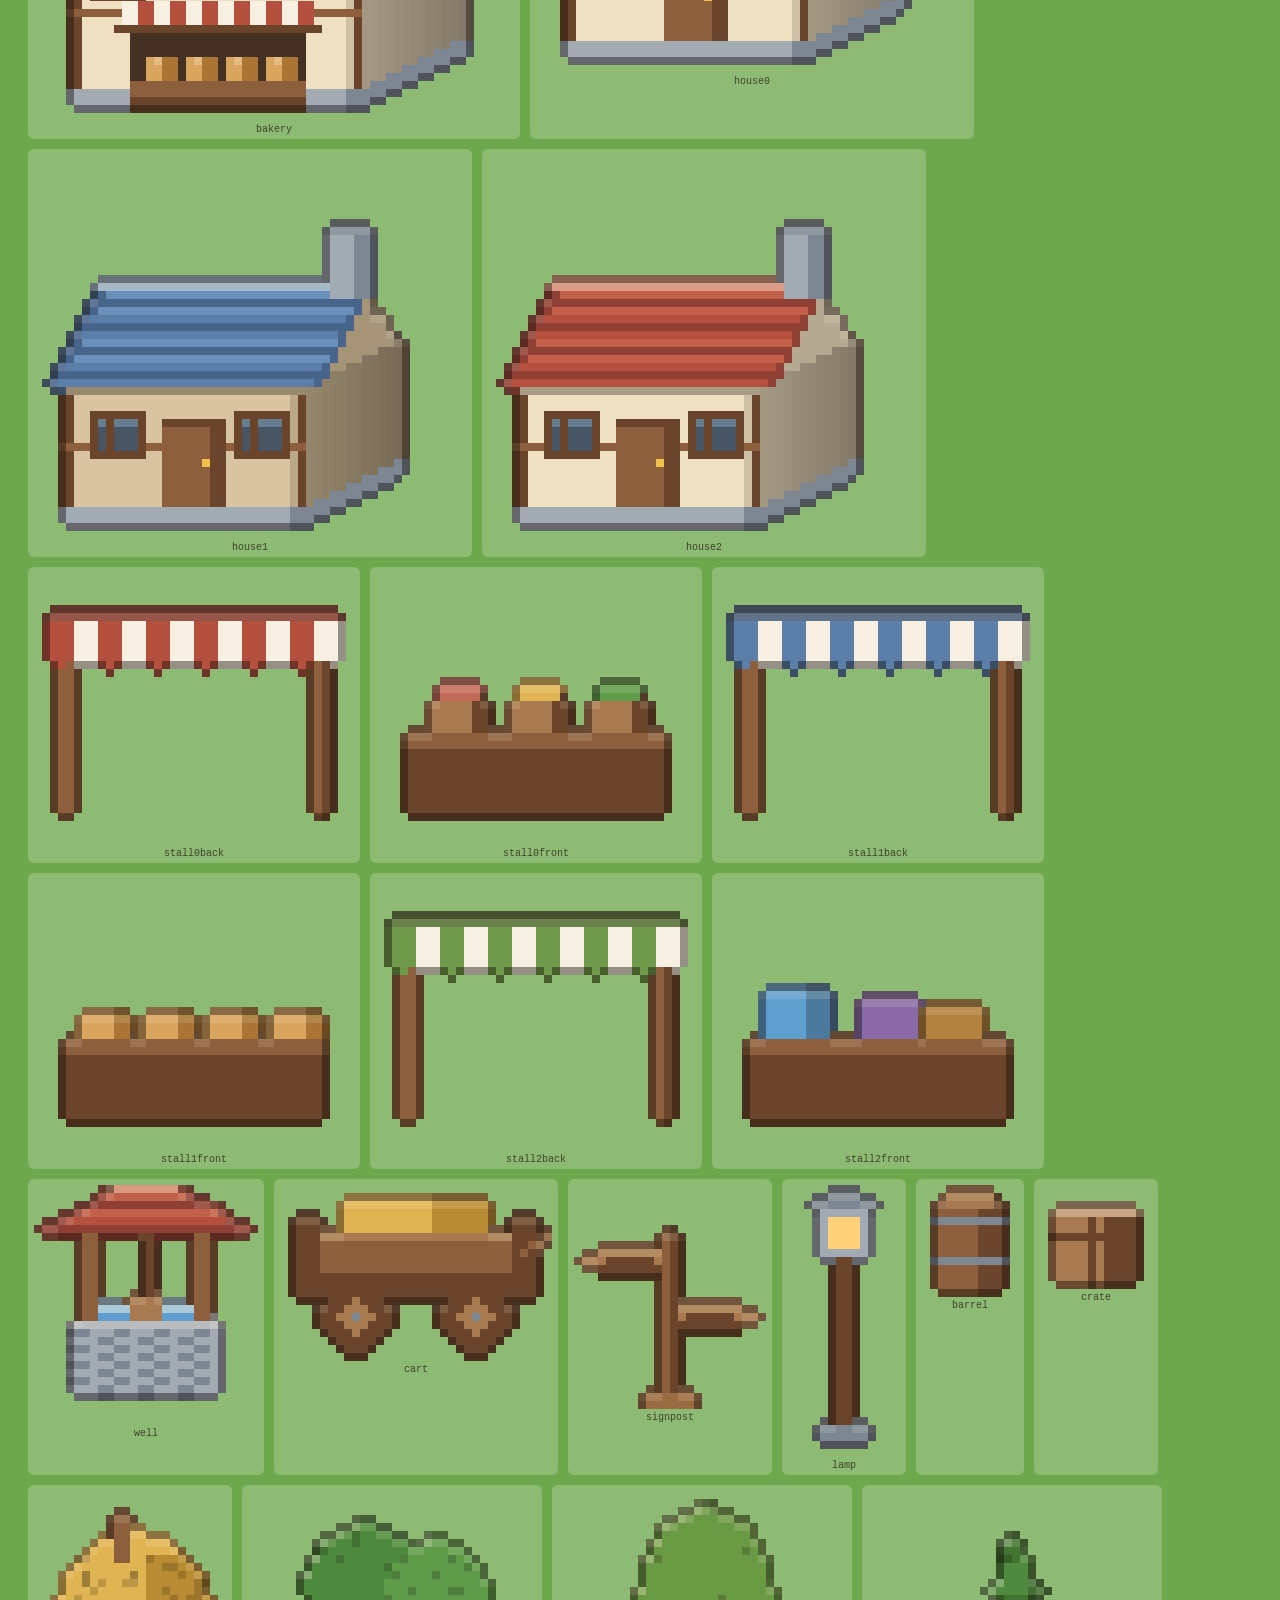
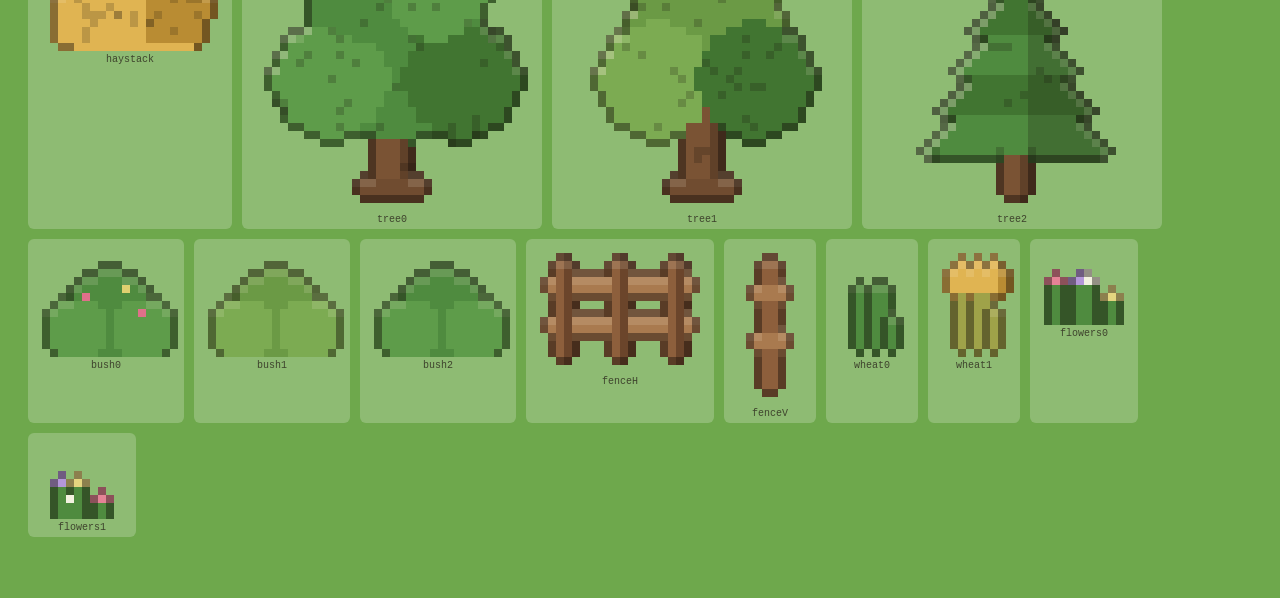
==== commit 14b9b42c: "Give buildings volume and add specialised trades Buildings were flat facades. They now draw in an ob" ====
--- a/sprites.html
+++ b/sprites.html
@@ -42,12 +42,13 @@
 
 const root = document.getElementById('root');
 const VIEWS = ['front', 'side', 'left', 'back'];
-const ITEMS = [null, 'wheat', 'bread', 'basket', 'water', 'crate', 'coins'];
-const PROPS = ['inn', 'bakery', 'house0', 'house1', 'house2', 'stall0back', 'stall0front',
+const ITEMS = [null, 'wheat', 'bread', 'basket', 'water', 'crate', 'log', 'coins'];
+const PROPS = ['marketplace', 'warehouse', 'lumberyard', 'smithy',
+  'inn', 'bakery', 'house0', 'house1', 'house2', 'stall0back', 'stall0front',
   'stall1back', 'stall1front', 'stall2back', 'stall2front', 'well', 'cart', 'signpost', 'lamp',
   'barrel', 'crate', 'haystack', 'tree0', 'tree1', 'tree2', 'bush0', 'bush1', 'bush2', 'fenceH', 'fenceV',
   'wheat0', 'wheat1', 'flowers0', 'flowers1'];
-const ICONS = ['coin', 'wheat', 'bread', 'water', 'heart', 'chat', 'spark'];
+const ICONS = ['coin', 'wheat', 'bread', 'water', 'heart', 'chat', 'spark', 'log'];
 
 function section(title) {
   const h = document.createElement('h2');
@@ -93,7 +94,7 @@
     cell(carry, villagerFrame(look, 'front', 0, item).canvas, item || 'empty');
     cell(carry, villagerFrame(look, 'side', 1, item).canvas, `${item || 'empty'} side`);
   }
-  for (const tool of ['scythe', 'spear', 'broom']) {
+  for (const tool of ['scythe', 'spear', 'axe', 'broom']) {
     cell(carry, villagerFrame(lookFor('farmer'), 'side', 0, null, tool).canvas, tool);
   }
 
